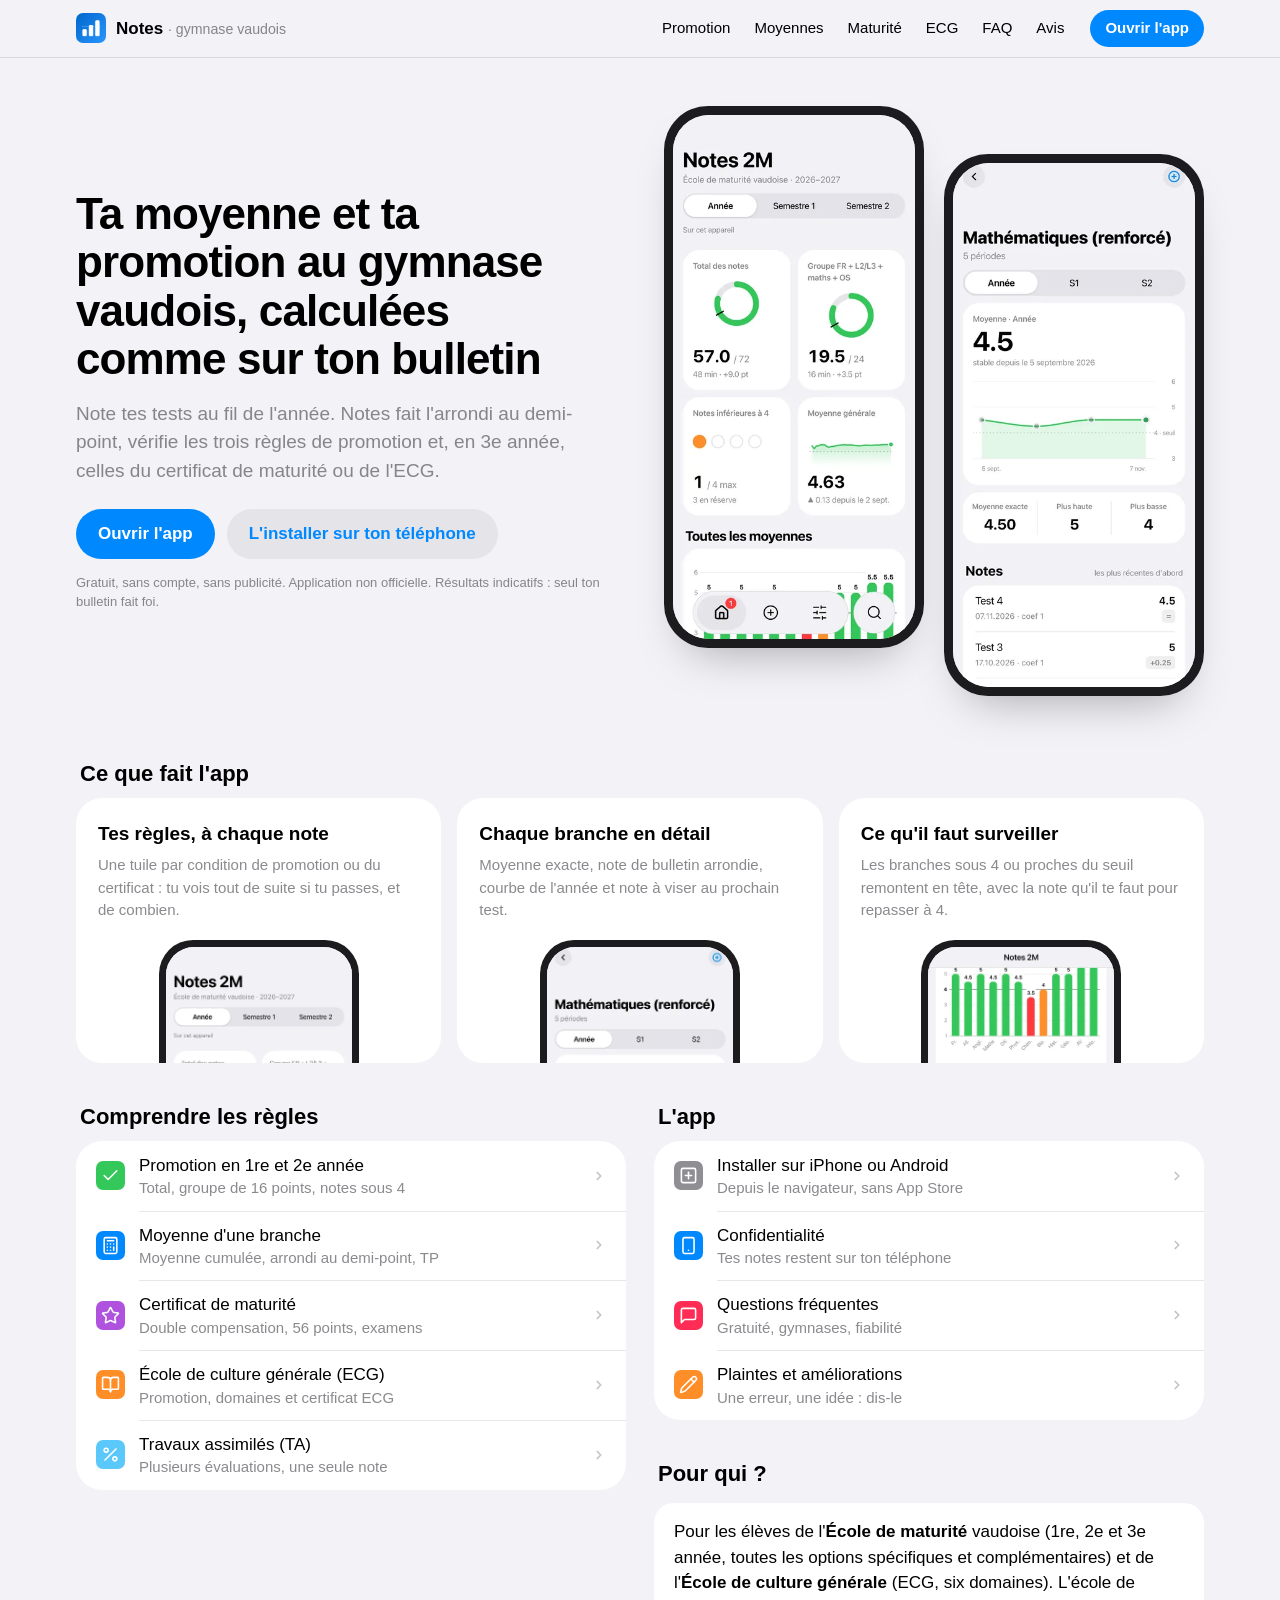
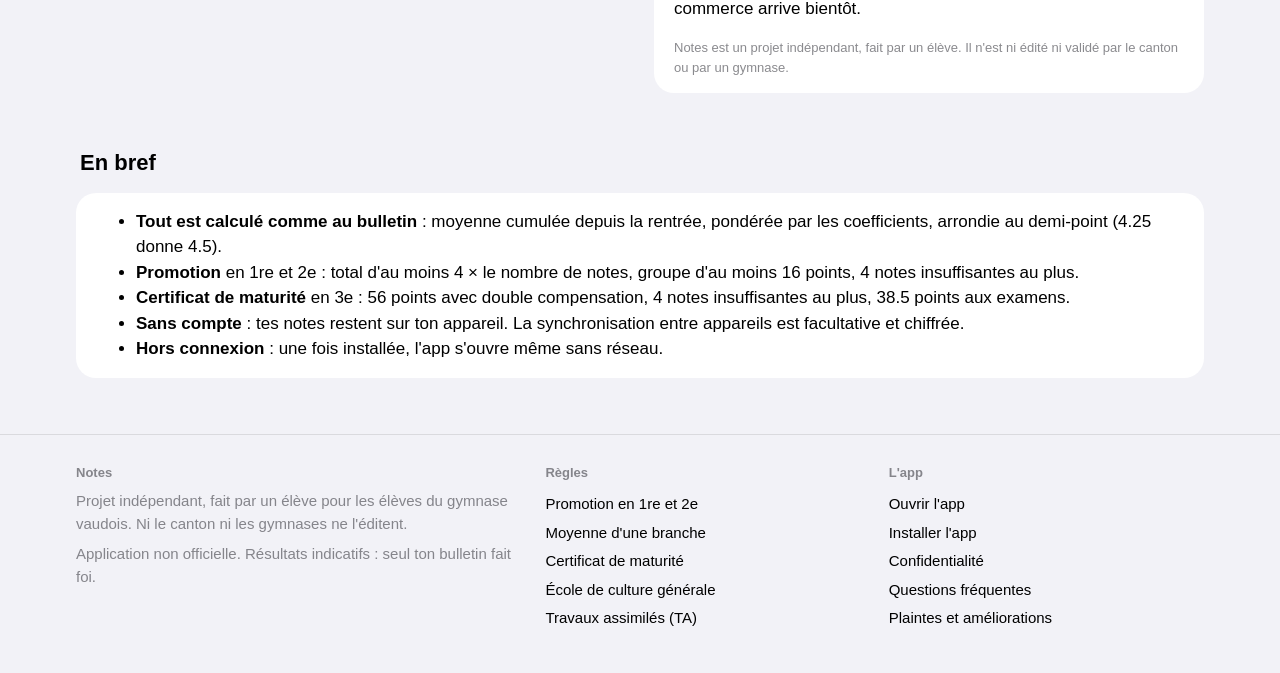
==== index.html @ e0f7a67a "Site de présentation de l'app Notes Co-Authored-By: Claude Opus 5.5 <noreply@anthropic.com>" ====
<!doctype html>
<html lang="fr-CH">
<head>
<meta charset="utf-8">
<meta name="viewport" content="width=device-width, initial-scale=1">
<title>Notes : calcul des moyennes et de la promotion au gymnase vaudois</title>
<meta name="description" content="App gratuite pour le gymnase vaudois : moyennes arrondies comme au bulletin, promotion, certificat de maturité et ECG. Sans compte, tes notes restent chez toi.">
<link rel="canonical" href="https://luis904-svg.github.io/notes-gymnase-site/">
<meta name="theme-color" content="#F2F2F7" media="(prefers-color-scheme: light)">
<meta name="theme-color" content="#000000" media="(prefers-color-scheme: dark)">
<link rel="icon" href="icon-192.png" type="image/png">
<link rel="apple-touch-icon" href="icon-180.png">
<meta property="og:type" content="website">
<meta property="og:locale" content="fr_CH">
<meta property="og:site_name" content="Notes · gymnase vaudois">
<meta property="og:title" content="Notes : calcul des moyennes et de la promotion au gymnase vaudois">
<meta property="og:description" content="App gratuite pour le gymnase vaudois : moyennes arrondies comme au bulletin, promotion, certificat de maturité et ECG. Sans compte, tes notes restent chez toi.">
<meta property="og:url" content="https://luis904-svg.github.io/notes-gymnase-site/">
<meta property="og:image" content="https://luis904-svg.github.io/notes-gymnase-site/img/og.png">
<meta property="og:image:width" content="1200">
<meta property="og:image:height" content="630">
<meta property="og:image:alt" content="L'app Notes : moyennes et promotion au gymnase vaudois">
<meta name="twitter:card" content="summary_large_image">
<link rel="stylesheet" href="style.css">
<script type="application/ld+json">{"@context":"https://schema.org","@type":"WebPage","name":"Notes : calcul des moyennes et de la promotion au gymnase vaudois","description":"App gratuite pour le gymnase vaudois : moyennes arrondies comme au bulletin, promotion, certificat de maturité et ECG. Sans compte, tes notes restent chez toi.","url":"https://luis904-svg.github.io/notes-gymnase-site/","inLanguage":"fr-CH","dateModified":"2026-11-19","isPartOf":{"@type":"WebSite","name":"Notes","url":"https://luis904-svg.github.io/notes-gymnase-site/"}}</script>
<script type="application/ld+json">{"@context":"https://schema.org","@type":"SoftwareApplication","name":"Notes","url":"https://luis904-svg.github.io/notes-gymnase/","applicationCategory":"EducationalApplication","operatingSystem":"iOS, Android, navigateur web","description":"App gratuite pour le gymnase vaudois : moyennes arrondies comme au bulletin, promotion, certificat de maturité et ECG. Sans compte, tes notes restent chez toi.","inLanguage":"fr-CH","isAccessibleForFree":true,"offers":{"@type":"Offer","price":"0","priceCurrency":"CHF"},"screenshot":"https://luis904-svg.github.io/notes-gymnase-site/img/accueil-780.webp","image":"https://luis904-svg.github.io/notes-gymnase-site/icon-512.png"}</script>
<script type="application/ld+json">{"@context":"https://schema.org","@type":"WebSite","name":"Notes","url":"https://luis904-svg.github.io/notes-gymnase-site/","inLanguage":"fr-CH"}</script>

</head>
<body>
<a class="skip" href="#contenu">Aller au contenu</a><header class="bar"><div class="bar-in"><a class="brand" href=""><img src="icon-180.png" width="30" height="30" alt=""><span>Notes <small>· gymnase vaudois</small></span></a><nav class="nav" aria-label="Pages"><a href="promotion-gymnase-vaud/">Promotion</a><a href="calcul-moyenne-gymnase/">Moyennes</a><a href="certificat-maturite-vaud/">Maturité</a><a href="ecg-vaud/">ECG</a><a href="faq/">FAQ</a><a href="plaintes-ameliorations/">Avis</a></nav><a class="btn btn-s" href="https://luis904-svg.github.io/notes-gymnase/">Ouvrir l'app</a></div></header><main id="contenu"><div class="wrap">
<section class="hero">
  <div>
    <h1>Ta moyenne et ta promotion au gymnase vaudois, calculées comme sur ton bulletin</h1>
    <p class="lead">Note tes tests au fil de l'année. Notes fait l'arrondi au demi-point, vérifie les trois règles de promotion et, en 3e année, celles du certificat de maturité ou de l'ECG.</p>
    <div class="cta"><a class="btn" href="https://luis904-svg.github.io/notes-gymnase/">Ouvrir l'app</a><a class="btn btn-ghost" href="installer/">L'installer sur ton téléphone</a></div>
    <p class="disclaim">Gratuit, sans compte, sans publicité. Application non officielle. Résultats indicatifs : seul ton bulletin fait foi.</p>
  </div>
  <div class="phones"><div class="phone"><img src="img/accueil-390.webp" srcset="img/accueil-390.webp 390w, img/accueil-780.webp 780w" sizes="260px" width="390" height="845" alt="L&#x27;Accueil de l&#x27;app : une tuile par règle, la moyenne générale et toutes tes moyennes."></div><div class="phone"><img src="img/branche-390.webp" srcset="img/branche-390.webp 390w, img/branche-780.webp 780w" sizes="260px" width="390" height="845" alt="Une branche dans l&#x27;app : moyenne exacte, note de bulletin et courbe de l&#x27;année."></div></div>
</section>

<h2 class="sec">Ce que fait l'app</h2>
<div class="feats">
  <div class="feat"><h3>Tes règles, à chaque note</h3><p>Une tuile par condition de promotion ou du certificat : tu vois tout de suite si tu passes, et de combien.</p><div class="phone"><img src="img/accueil-390.webp" srcset="img/accueil-390.webp 390w, img/accueil-780.webp 780w" sizes="260px" width="390" height="845" alt="L&#x27;Accueil de l&#x27;app : une tuile par règle, la moyenne générale et toutes tes moyennes." loading="lazy" decoding="async"></div></div>
  <div class="feat"><h3>Chaque branche en détail</h3><p>Moyenne exacte, note de bulletin arrondie, courbe de l'année et note à viser au prochain test.</p><div class="phone"><img src="img/branche-390.webp" srcset="img/branche-390.webp 390w, img/branche-780.webp 780w" sizes="260px" width="390" height="845" alt="Une branche dans l&#x27;app : moyenne exacte, note de bulletin et courbe de l&#x27;année." loading="lazy" decoding="async"></div></div>
  <div class="feat"><h3>Ce qu'il faut surveiller</h3><p>Les branches sous 4 ou proches du seuil remontent en tête, avec la note qu'il te faut pour repasser à 4.</p><div class="phone"><img src="img/accueil-bas-390.webp" srcset="img/accueil-bas-390.webp 390w, img/accueil-bas-780.webp 780w" sizes="260px" width="390" height="845" alt="L&#x27;app signale les branches à surveiller et la note à viser au prochain test." loading="lazy" decoding="async"></div></div>
</div>

<div class="cols">
<div>
<h2 class="sec">Comprendre les règles</h2>
<ul class="grp">
  <li><a class="row" href="promotion-gymnase-vaud/"><span class="ic ic-green"><svg viewBox="0 0 24 24" aria-hidden="true"><path d="M20 6 9 17l-5-5" /></svg></span><span class="tx"><b>Promotion en 1re et 2e année</b><small>Total, groupe de 16 points, notes sous 4</small></span><svg class="chev" viewBox="0 0 24 24" aria-hidden="true" fill="none" stroke="currentColor" stroke-width="3" stroke-linecap="round" stroke-linejoin="round"><path d="m9 18 6-6-6-6"/></svg></a></li>
  <li><a class="row" href="calcul-moyenne-gymnase/"><span class="ic ic-blue"><svg viewBox="0 0 24 24" aria-hidden="true"><rect width="16" height="20" x="4" y="2" rx="2" /><line x1="8" x2="16" y1="6" y2="6" /><line x1="16" x2="16" y1="14" y2="18" /><path d="M16 10h.01" /><path d="M12 10h.01" /><path d="M8 10h.01" /><path d="M12 14h.01" /><path d="M8 14h.01" /><path d="M12 18h.01" /><path d="M8 18h.01" /></svg></span><span class="tx"><b>Moyenne d'une branche</b><small>Moyenne cumulée, arrondi au demi-point, TP</small></span><svg class="chev" viewBox="0 0 24 24" aria-hidden="true" fill="none" stroke="currentColor" stroke-width="3" stroke-linecap="round" stroke-linejoin="round"><path d="m9 18 6-6-6-6"/></svg></a></li>
  <li><a class="row" href="certificat-maturite-vaud/"><span class="ic ic-purple"><svg viewBox="0 0 24 24" aria-hidden="true"><path d="M11.525 2.295a.53.53 0 0 1 .95 0l2.31 4.679a2.123 2.123 0 0 0 1.595 1.16l5.166.756a.53.53 0 0 1 .294.904l-3.736 3.638a2.123 2.123 0 0 0-.611 1.878l.882 5.14a.53.53 0 0 1-.771.56l-4.618-2.428a2.122 2.122 0 0 0-1.973 0L6.396 21.01a.53.53 0 0 1-.77-.56l.881-5.139a2.122 2.122 0 0 0-.611-1.879L2.16 9.795a.53.53 0 0 1 .294-.906l5.165-.755a2.122 2.122 0 0 0 1.597-1.16z" /></svg></span><span class="tx"><b>Certificat de maturité</b><small>Double compensation, 56 points, examens</small></span><svg class="chev" viewBox="0 0 24 24" aria-hidden="true" fill="none" stroke="currentColor" stroke-width="3" stroke-linecap="round" stroke-linejoin="round"><path d="m9 18 6-6-6-6"/></svg></a></li>
  <li><a class="row" href="ecg-vaud/"><span class="ic ic-orange"><svg viewBox="0 0 24 24" aria-hidden="true"><path d="M12 7v14" /><path d="M3 18a1 1 0 0 1-1-1V4a1 1 0 0 1 1-1h5a4 4 0 0 1 4 4 4 4 0 0 1 4-4h5a1 1 0 0 1 1 1v13a1 1 0 0 1-1 1h-6a3 3 0 0 0-3 3 3 3 0 0 0-3-3z" /></svg></span><span class="tx"><b>École de culture générale (ECG)</b><small>Promotion, domaines et certificat ECG</small></span><svg class="chev" viewBox="0 0 24 24" aria-hidden="true" fill="none" stroke="currentColor" stroke-width="3" stroke-linecap="round" stroke-linejoin="round"><path d="m9 18 6-6-6-6"/></svg></a></li>
  <li><a class="row" href="travaux-assimiles/"><span class="ic ic-teal"><svg viewBox="0 0 24 24" aria-hidden="true"><line x1="19" x2="5" y1="5" y2="19" /><circle cx="6.5" cy="6.5" r="2.5" /><circle cx="17.5" cy="17.5" r="2.5" /></svg></span><span class="tx"><b>Travaux assimilés (TA)</b><small>Plusieurs évaluations, une seule note</small></span><svg class="chev" viewBox="0 0 24 24" aria-hidden="true" fill="none" stroke="currentColor" stroke-width="3" stroke-linecap="round" stroke-linejoin="round"><path d="m9 18 6-6-6-6"/></svg></a></li>
</ul>
</div>
<div>
<h2 class="sec">L'app</h2>
<ul class="grp">
  <li><a class="row" href="installer/"><span class="ic ic-gray"><svg viewBox="0 0 24 24" aria-hidden="true"><rect width="18" height="18" x="3" y="3" rx="2" /><path d="M8 12h8" /><path d="M12 8v8" /></svg></span><span class="tx"><b>Installer sur iPhone ou Android</b><small>Depuis le navigateur, sans App Store</small></span><svg class="chev" viewBox="0 0 24 24" aria-hidden="true" fill="none" stroke="currentColor" stroke-width="3" stroke-linecap="round" stroke-linejoin="round"><path d="m9 18 6-6-6-6"/></svg></a></li>
  <li><a class="row" href="confidentialite/"><span class="ic ic-blue"><svg viewBox="0 0 24 24" aria-hidden="true"><rect width="14" height="20" x="5" y="2" rx="2" ry="2" /><path d="M12 18h.01" /></svg></span><span class="tx"><b>Confidentialité</b><small>Tes notes restent sur ton téléphone</small></span><svg class="chev" viewBox="0 0 24 24" aria-hidden="true" fill="none" stroke="currentColor" stroke-width="3" stroke-linecap="round" stroke-linejoin="round"><path d="m9 18 6-6-6-6"/></svg></a></li>
  <li><a class="row" href="faq/"><span class="ic ic-pink"><svg viewBox="0 0 24 24" aria-hidden="true"><path d="M21 15a2 2 0 0 1-2 2H7l-4 4V5a2 2 0 0 1 2-2h14a2 2 0 0 1 2 2z" /></svg></span><span class="tx"><b>Questions fréquentes</b><small>Gratuité, gymnases, fiabilité</small></span><svg class="chev" viewBox="0 0 24 24" aria-hidden="true" fill="none" stroke="currentColor" stroke-width="3" stroke-linecap="round" stroke-linejoin="round"><path d="m9 18 6-6-6-6"/></svg></a></li>
  <li><a class="row" href="plaintes-ameliorations/"><span class="ic ic-orange"><svg viewBox="0 0 24 24" aria-hidden="true"><path d="M21.174 6.812a1 1 0 0 0-3.986-3.987L3.842 16.174a2 2 0 0 0-.5.83l-1.321 4.352a.5.5 0 0 0 .623.622l4.353-1.32a2 2 0 0 0 .83-.497z" /><path d="m15 5 4 4" /></svg></span><span class="tx"><b>Plaintes et améliorations</b><small>Une erreur, une idée : dis-le</small></span><svg class="chev" viewBox="0 0 24 24" aria-hidden="true" fill="none" stroke="currentColor" stroke-width="3" stroke-linecap="round" stroke-linejoin="round"><path d="m9 18 6-6-6-6"/></svg></a></li>
</ul>
<h2 class="sec">Pour qui ?</h2>
<div class="card">
  <p>Pour les élèves de l'<b>École de maturité</b> vaudoise (1re, 2e et 3e année, toutes les options spécifiques et complémentaires) et de l'<b>École de culture générale</b> (ECG, six domaines). L'école de commerce arrive bientôt.</p>
  <p class="src">Notes est un projet indépendant, fait par un élève. Il n'est ni édité ni validé par le canton ou par un gymnase.</p>
</div>
</div>
</div>

<h2 class="sec">En bref</h2>
<div class="card">
  <ul>
    <li><b>Tout est calculé comme au bulletin</b> : moyenne cumulée depuis la rentrée, pondérée par les coefficients, arrondie au demi-point (4.25 donne 4.5).</li>
    <li><b>Promotion</b> en 1re et 2e : total d'au moins 4 × le nombre de notes, groupe d'au moins 16 points, 4 notes insuffisantes au plus.</li>
    <li><b>Certificat de maturité</b> en 3e : 56 points avec double compensation, 4 notes insuffisantes au plus, 38.5 points aux examens.</li>
    <li><b>Sans compte</b> : tes notes restent sur ton appareil. La synchronisation entre appareils est facultative et chiffrée.</li>
    <li><b>Hors connexion</b> : une fois installée, l'app s'ouvre même sans réseau.</li>
  </ul>
</div>
</div>
</main><footer><div class="foot"><div><p><b>Notes</b>Projet indépendant, fait par un élève pour les élèves du gymnase vaudois. Ni le canton ni les gymnases ne l'éditent.</p><p>Application non officielle. Résultats indicatifs : seul ton bulletin fait foi.</p></div><div><b>Règles</b><a href="promotion-gymnase-vaud/">Promotion en 1re et 2e</a><a href="calcul-moyenne-gymnase/">Moyenne d'une branche</a><a href="certificat-maturite-vaud/">Certificat de maturité</a><a href="ecg-vaud/">École de culture générale</a><a href="travaux-assimiles/">Travaux assimilés (TA)</a></div><div><b>L'app</b><a href="https://luis904-svg.github.io/notes-gymnase/">Ouvrir l'app</a><a href="installer/">Installer l'app</a><a href="confidentialite/">Confidentialité</a><a href="faq/">Questions fréquentes</a><a href="plaintes-ameliorations/">Plaintes et améliorations</a></div></div></footer>
</body>
</html>
---- style.css ----
/* Site de présentation de l'app Notes. Style de l'app (Réglages iOS, transparence réduite) : aplats opaques, filets d'un pixel.
   Toute valeur brute vit dans TOKENS ; ensuite seulement var(--…). Aucun chiffre en couleur : la couleur ne vit que dans les aplats. */

/* ---------- TOKENS ---------- */
:root {
  --bg: #F2F2F7;
  --cell: #FFFFFF;
  --label: #000000;
  --label2: rgba(60, 60, 67, 0.6);
  --label3: rgba(60, 60, 67, 0.3);
  --sep: rgba(60, 60, 67, 0.12);
  --hair: #DADADE;
  --fill: rgba(120, 120, 128, 0.12);
  --blue: #0088FF;
  --blue-press: #0071D6;
  --on-blue: #FFFFFF;
  --green: #34C759;
  --orange: #FF8D28;
  --red: #FF383C;
  --purple: #AF52DE;
  --teal: #5AC8FA;
  --pink: #FF2D55;
  --gray: #8E8E93;
  --icon-ink: #FFFFFF;
  --phone: #1C1C1E;
  --r-group: 26px;
  --r-card: 20px;
  --r-icon: 7px;
  --r-pill: 999px;
  --r-field: 10px;
  --icon: 29px;
  --gutter: 16px;
  --max: 1160px;
  --text: 1.0625rem;      /* 17 px, corps iOS */
  --small: 0.9375rem;     /* 15 px */
  --tiny: 0.8125rem;      /* 13 px */
  --h-sec: 1.375rem;      /* 22 px, titre de section */
  --h1: clamp(1.875rem, 4.6vw, 2.75rem);
  --shadow-phone: 0 24px 48px -24px rgba(0, 0, 0, 0.35);
  --font: -apple-system, BlinkMacSystemFont, "SF Pro Text", "Segoe UI", Roboto, "Helvetica Neue", Arial, sans-serif;
  color-scheme: light dark;
}
@media (prefers-color-scheme: dark) {
  :root {
    --bg: #000000;
    --cell: #1C1C1E;
    --label: #FFFFFF;
    --label2: rgba(235, 235, 245, 0.6);
    --label3: rgba(235, 235, 245, 0.3);
    --sep: rgba(84, 84, 88, 0.6);
    --hair: #38383A;
    --fill: rgba(120, 120, 128, 0.24);
    --blue-press: #339FFF;
    --green: #30D158;
    --phone: #3A3A3C;
    --shadow-phone: 0 24px 48px -24px rgba(0, 0, 0, 0.9);
  }
}

/* ---------- Base ---------- */
*, *::before, *::after { box-sizing: border-box; }
html { -webkit-text-size-adjust: 100%; }
body { margin: 0; background: var(--bg); color: var(--label); font: 400 var(--text)/1.5 var(--font); }
img { max-width: 100%; height: auto; display: block; }
a { color: var(--blue); text-decoration: none; }
a:hover { text-decoration: underline; }
:focus-visible { outline: 3px solid var(--blue); outline-offset: 2px; border-radius: 6px; }
.skip { position: absolute; left: -999px; }
.skip:focus { left: var(--gutter); top: 8px; z-index: 50; background: var(--cell); padding: 8px 12px; }
.sr { position: absolute; width: 1px; height: 1px; overflow: hidden; clip: rect(0 0 0 0); }

/* ---------- Barre du haut ---------- */
.bar { position: sticky; top: 0; z-index: 20; background: var(--bg); border-bottom: 1px solid var(--hair); }
.bar-in { max-width: var(--max); margin: 0 auto; padding: 10px var(--gutter); display: flex; align-items: center; gap: 16px; }
.brand { display: flex; align-items: center; gap: 10px; color: var(--label); font-weight: 600; white-space: nowrap; }
.brand:hover { text-decoration: none; }
.brand img { width: 30px; height: 30px; border-radius: var(--r-icon); }
.brand span small { color: var(--label2); font-weight: 400; }
.nav { display: flex; gap: 4px; margin-left: auto; }
.nav a { color: var(--label); font-size: var(--small); padding: 6px 10px; border-radius: var(--r-pill); }
.nav a:hover { background: var(--fill); text-decoration: none; }
.nav a[aria-current] { background: var(--fill); font-weight: 600; }
.btn { display: inline-flex; align-items: center; justify-content: center; gap: 8px; background: var(--blue); color: var(--on-blue);
  border-radius: var(--r-pill); padding: 12px 22px; font-weight: 600; font-size: var(--text); white-space: nowrap; }
.btn:hover { background: var(--blue-press); text-decoration: none; }
.btn-s { padding: 7px 15px; font-size: var(--small); }
.btn-ghost { background: var(--fill); color: var(--blue); }
.btn-ghost:hover { background: var(--sep); }
@media (max-width: 900px) { .nav { display: none; } .bar .btn { margin-left: auto; } }
@media (max-width: 360px) { .brand span small { display: none; } }

/* ---------- Accueil ---------- */
main { display: block; }
.wrap { max-width: var(--max); margin: 0 auto; padding: 0 var(--gutter); }
.hero { display: grid; grid-template-columns: minmax(0, 1fr) auto; gap: 56px; align-items: center; padding: 48px 0 24px; }
.hero h1 { font-size: var(--h1); line-height: 1.1; letter-spacing: -0.02em; margin: 0 0 16px; font-weight: 700; }
.lead { font-size: 1.1875rem; color: var(--label2); margin: 0 0 24px; max-width: 34em; }
.cta { display: flex; flex-wrap: wrap; gap: 12px; align-items: center; }
.disclaim { color: var(--label2); font-size: var(--tiny); margin: 14px 0 0; }
.phones { display: flex; gap: 20px; align-items: flex-start; }
.phones .phone:nth-child(2) { margin-top: 48px; }
@media (max-width: 860px) {
  .hero { grid-template-columns: 1fr; gap: 32px; padding-top: 28px; }
  .phones { justify-content: center; }
}
@media (max-width: 560px) {
  .phones .phone:nth-child(2) { display: none; }
  .hero .phone { border-radius: 44px 44px 0 0; padding-bottom: 0; box-shadow: none; }
  .hero .phone img { aspect-ratio: 1179 / 1500; border-radius: 36px 36px 0 0; }
  .hero { padding-bottom: 0; }
}

/* Téléphone : capture de l'app dans un cadre */
.phone { width: 260px; flex: none; border-radius: 44px; background: var(--phone); padding: 9px; box-shadow: var(--shadow-phone); }
.phone img { border-radius: 36px; width: 100%; aspect-ratio: 1179 / 2556; object-fit: cover; object-position: top; background: var(--bg); }
.phone-s { width: 220px; border-radius: 38px; padding: 8px; }
.phone-s img { border-radius: 31px; }
.phone-cut img { aspect-ratio: 1179 / 1800; }

/* ---------- Groupes façon Réglages ---------- */
.sec { font-size: var(--h-sec); font-weight: 700; margin: 40px 4px 10px; line-height: 1.25; }
.sec + p.sub { color: var(--label2); margin: -4px 4px 12px; font-size: var(--small); }
.grp { background: var(--cell); border-radius: var(--r-group); overflow: hidden; margin: 0; padding: 0; list-style: none; }
.row { display: flex; gap: 14px; align-items: center; padding: 12px 20px; color: var(--label); position: relative; min-height: 52px; }
.grp > li + li .row::before, .grp > .row + .row::before { content: ""; position: absolute; top: 0; right: 0; left: 63px; border-top: 1px solid var(--sep); }
a.row:hover { background: var(--fill); text-decoration: none; }
.row .tx { flex: 1; min-width: 0; }
.row b { display: block; font-weight: 500; }
.row small { display: block; color: var(--label2); font-size: var(--small); line-height: 1.35; }
.chev { width: 14px; height: 14px; color: var(--label3); flex: none; }
.ic { width: var(--icon); height: var(--icon); border-radius: var(--r-icon); display: grid; place-items: center; flex: none; color: var(--icon-ink); }
.ic svg { width: 19px; height: 19px; fill: none; stroke: currentColor; stroke-width: 2; stroke-linecap: round; stroke-linejoin: round; }
.ic-green { background: var(--green); } .ic-blue { background: var(--blue); } .ic-orange { background: var(--orange); }
.ic-red { background: var(--red); } .ic-purple { background: var(--purple); } .ic-teal { background: var(--teal); }
.ic-pink { background: var(--pink); } .ic-gray { background: var(--gray); }
.cols { display: grid; grid-template-columns: 1fr 1fr; gap: 0 28px; }
@media (max-width: 760px) { .cols { grid-template-columns: 1fr; } }

/* Fonctions de l'app : carte avec capture */
.feats { display: grid; grid-template-columns: repeat(3, 1fr); gap: 16px; }
.feat { background: var(--cell); border-radius: var(--r-group); padding: 22px 22px 0; overflow: hidden; display: flex; flex-direction: column; }
.feat h3 { margin: 0 0 6px; font-size: 1.1875rem; }
.feat p { margin: 0 0 18px; color: var(--label2); font-size: var(--small); }
.feat .phone { margin: auto auto -120px; width: 200px; border-radius: 34px 34px 0 0; padding: 7px 7px 0; box-shadow: none; }
.feat .phone img { border-radius: 28px 28px 0 0; aspect-ratio: 1179 / 1500; }
@media (max-width: 900px) { .feats { grid-template-columns: 1fr; } .feat .phone { margin-bottom: -60px; } }

/* ---------- Pages de règles (guide) ---------- */
.doc { display: grid; grid-template-columns: 210px minmax(0, 1fr) 250px; gap: 44px; max-width: var(--max); margin: 0 auto; padding: 28px var(--gutter) 24px; }
.toc { position: sticky; top: 72px; align-self: start; font-size: var(--small); }
.toc p { color: var(--label2); font-size: var(--tiny); font-weight: 600; margin: 14px 10px 4px; text-transform: none; }
.toc p:first-child { margin-top: 0; }
.toc a { display: block; color: var(--label); padding: 6px 10px; border-radius: var(--r-field); }
.toc a:hover { background: var(--fill); text-decoration: none; }
.toc a[aria-current] { background: var(--cell); font-weight: 600; }
.side { position: sticky; top: 72px; align-self: start; text-align: center; }
.side p { color: var(--label2); font-size: var(--small); margin: 16px 0 12px; }
.side .phone { margin: 0 auto; }
@media (max-width: 1100px) { .doc { grid-template-columns: 200px minmax(0, 1fr); } .side { display: none; } }
@media (max-width: 820px) { .doc { grid-template-columns: minmax(0, 1fr); padding-top: 16px; } .toc { display: none; } }

article { min-width: 0; max-width: 44em; }
.crumb { font-size: var(--tiny); color: var(--label2); margin: 0 0 6px; }
.crumb a { color: var(--label2); }
article h1 { font-size: clamp(1.75rem, 4vw, 2.25rem); line-height: 1.15; letter-spacing: -0.015em; margin: 0 0 14px; }
article h2 { font-size: var(--h-sec); line-height: 1.25; margin: 36px 0 10px; scroll-margin-top: 72px; }
article h3 { font-size: 1.0625rem; margin: 22px 0 6px; }
article p, article li { line-height: 1.6; }
article ul, article ol { padding-left: 1.3em; }
article li + li { margin-top: 4px; }
.upd { color: var(--label2); font-size: var(--tiny); margin: 0 0 18px; }
.tldr { background: var(--cell); border-radius: var(--r-card); padding: 16px 20px; margin: 18px 0 8px; }
.tldr p { margin: 0; }
.tldr ul { margin: 8px 0 0; }
.card { background: var(--cell); border-radius: var(--r-card); padding: 16px 20px; margin: 16px 0; }
.card > :first-child { margin-top: 0; }
.card > :last-child { margin-bottom: 0; }
.tbl { width: 100%; border-collapse: collapse; font-size: var(--small); background: var(--cell); border-radius: var(--r-card); overflow: hidden; margin: 14px 0; }
.tbl th, .tbl td { text-align: left; padding: 10px 14px; border-top: 1px solid var(--sep); vertical-align: top; }
.tbl thead th { border-top: 0; color: var(--label2); font-weight: 600; font-size: var(--tiny); }
.tbl td.n, .tbl th.n { text-align: right; font-variant-numeric: tabular-nums; white-space: nowrap; }
.scroll { overflow-x: auto; }
.src { font-size: var(--tiny); color: var(--label2); }
.src a { color: var(--label2); text-decoration: underline; }
.endcta { background: var(--cell); border-radius: var(--r-group); padding: 22px; margin: 36px 0 8px; display: flex; gap: 18px; align-items: center; }
.endcta img { width: 56px; height: 56px; border-radius: 13px; flex: none; }
.endcta div { flex: 1; }
.endcta b { display: block; }
.endcta span { color: var(--label2); font-size: var(--small); }
@media (max-width: 520px) { .endcta { flex-wrap: wrap; } .endcta .btn { width: 100%; } }

/* ---------- Calculateurs ---------- */
.calc { background: var(--cell); border-radius: var(--r-card); padding: 6px 0 14px; margin: 18px 0; }
.calc h3 { margin: 10px 20px 2px; font-size: 1.0625rem; }
.calc > p { margin: 0 20px 8px; color: var(--label2); font-size: var(--small); }
.calc label, .calc .line { display: flex; align-items: center; gap: 12px; padding: 9px 20px; border-top: 1px solid var(--sep); font-size: var(--text); }
.calc label span { flex: 1; }
.calc input { font: inherit; width: 84px; text-align: right; color: var(--label); background: var(--fill); border: 0; border-radius: var(--r-field); padding: 5px 10px; }
.calc input.wide { width: 100%; text-align: left; }
.calc label.stack { flex-direction: column; align-items: stretch; gap: 6px; }
.calc .out { margin: 10px 20px 0; padding: 12px 14px; border-radius: var(--r-field); background: var(--bg); font-size: var(--small); line-height: 1.45; }
.calc .out b { font-weight: 600; }
.chk { list-style: none; padding: 0; margin: 4px 0 0; }
.chk li { display: flex; gap: 8px; align-items: baseline; }
.dot { width: 10px; height: 10px; border-radius: 50%; flex: none; background: var(--gray); transform: translateY(1px); }
.dot.ok { background: var(--green); } .dot.warn { background: var(--orange); } .dot.ko { background: var(--red); }
.calc .hint { color: var(--label2); font-size: var(--tiny); margin: 8px 20px 0; }

/* ---------- FAQ ---------- */
.faq { background: var(--cell); border-radius: var(--r-group); overflow: hidden; }
.faq details + details { border-top: 1px solid var(--sep); }
.faq summary { cursor: pointer; padding: 14px 20px; font-weight: 500; list-style: none; display: flex; gap: 12px; align-items: center; }
.faq summary::-webkit-details-marker { display: none; }
.faq summary::after { content: ""; width: 8px; height: 8px; margin-left: auto; border-right: 2px solid var(--label3); border-bottom: 2px solid var(--label3); transform: rotate(45deg); flex: none; transition: transform 0.2s; }
.faq details[open] summary::after { transform: rotate(225deg); }
.faq details > div { padding: 0 20px 14px; color: var(--label); }
.faq details > div p { margin: 0 0 8px; }
@media (prefers-reduced-motion: reduce) { .faq summary::after { transition: none; } }

/* ---------- Étapes d'installation ---------- */
.steps { counter-reset: st; list-style: none; padding: 0; background: var(--cell); border-radius: var(--r-group); overflow: hidden; }
.steps li { counter-increment: st; display: flex; gap: 14px; padding: 14px 20px; align-items: flex-start; }
.steps li + li { border-top: 1px solid var(--sep); margin: 0; }
.steps li::before { content: counter(st); width: 28px; height: 28px; border-radius: 50%; background: var(--fill); display: grid; place-items: center; font-weight: 600; flex: none; font-size: var(--small); }

/* ---------- Pied de page ---------- */
footer { margin-top: 56px; border-top: 1px solid var(--hair); }
.foot { max-width: var(--max); margin: 0 auto; padding: 28px var(--gutter) 40px; display: grid; grid-template-columns: 1.4fr 1fr 1fr; gap: 28px; font-size: var(--small); }
.foot p { color: var(--label2); margin: 0 0 8px; }
.foot b { display: block; margin-bottom: 8px; font-size: var(--tiny); color: var(--label2); font-weight: 600; }
.foot a { display: block; color: var(--label); padding: 3px 0; }
@media (max-width: 760px) { .foot { grid-template-columns: 1fr 1fr; } .foot > :first-child { grid-column: 1 / -1; } }
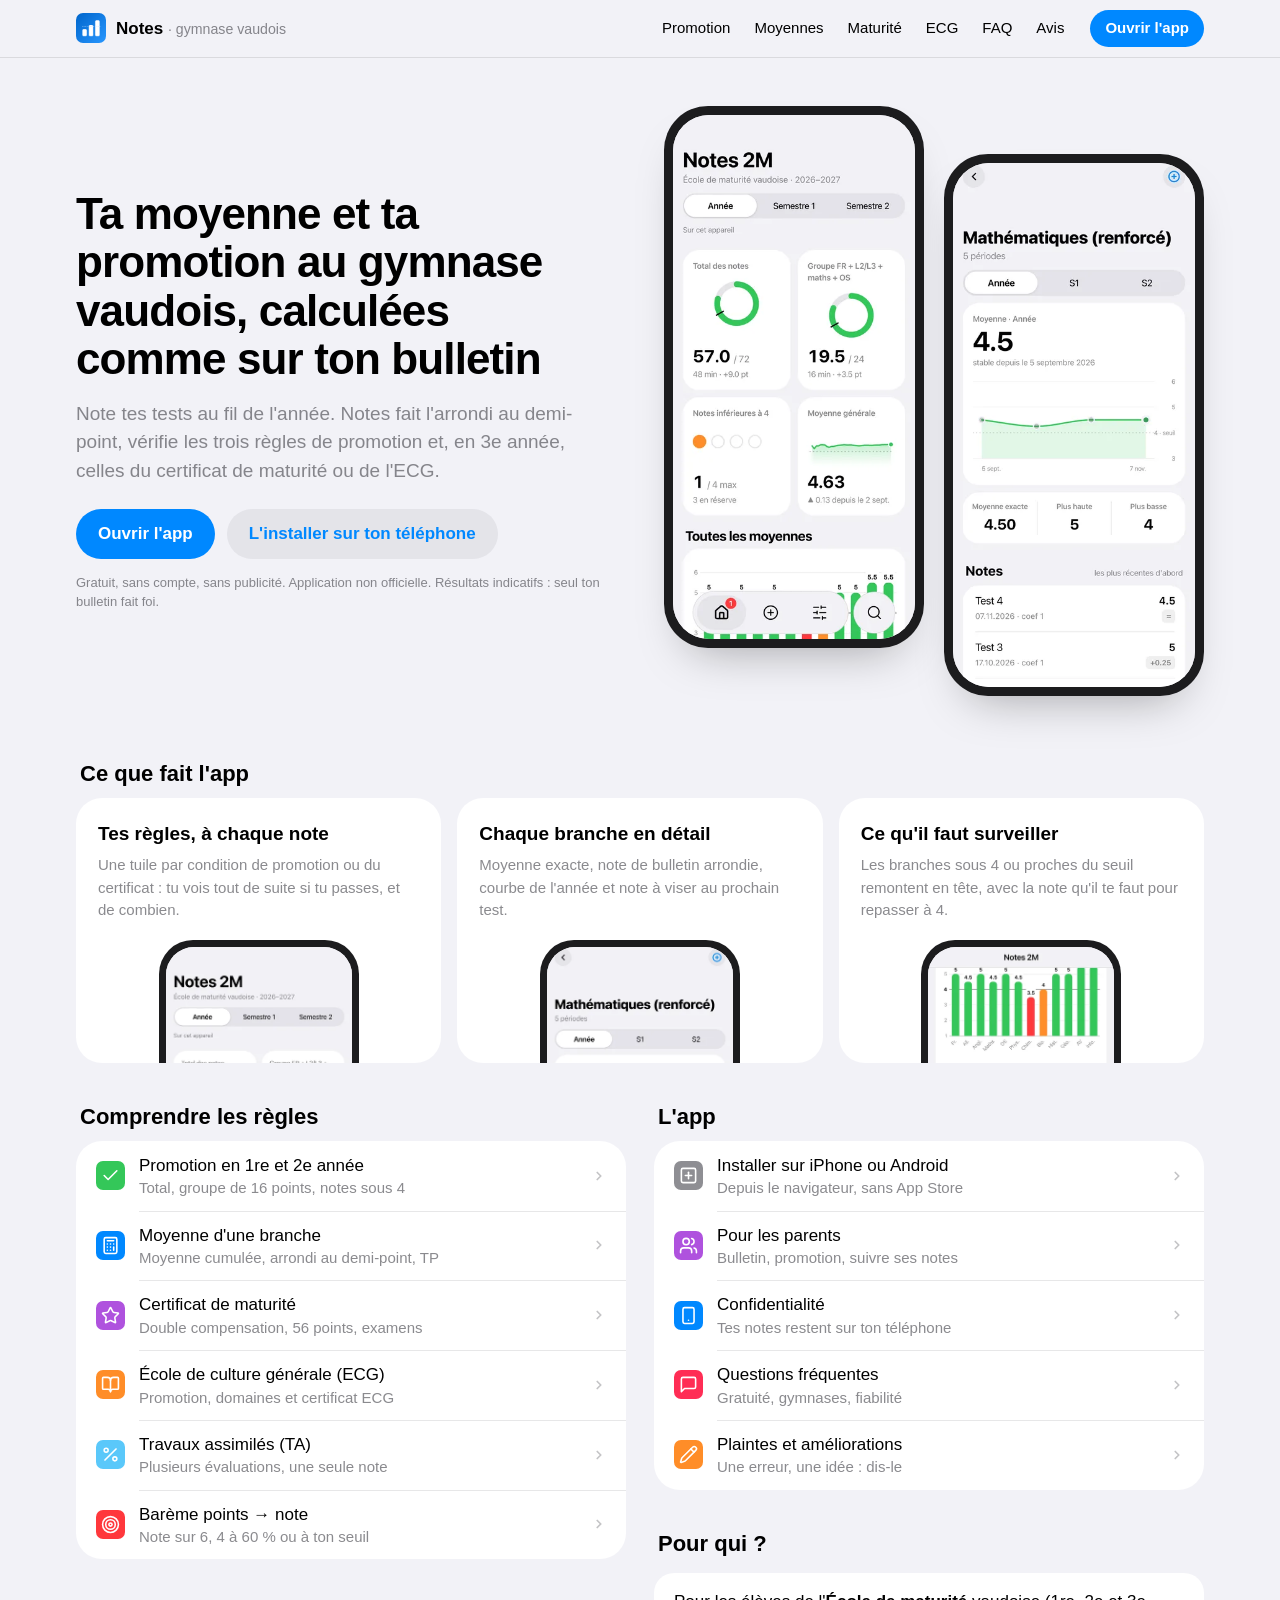
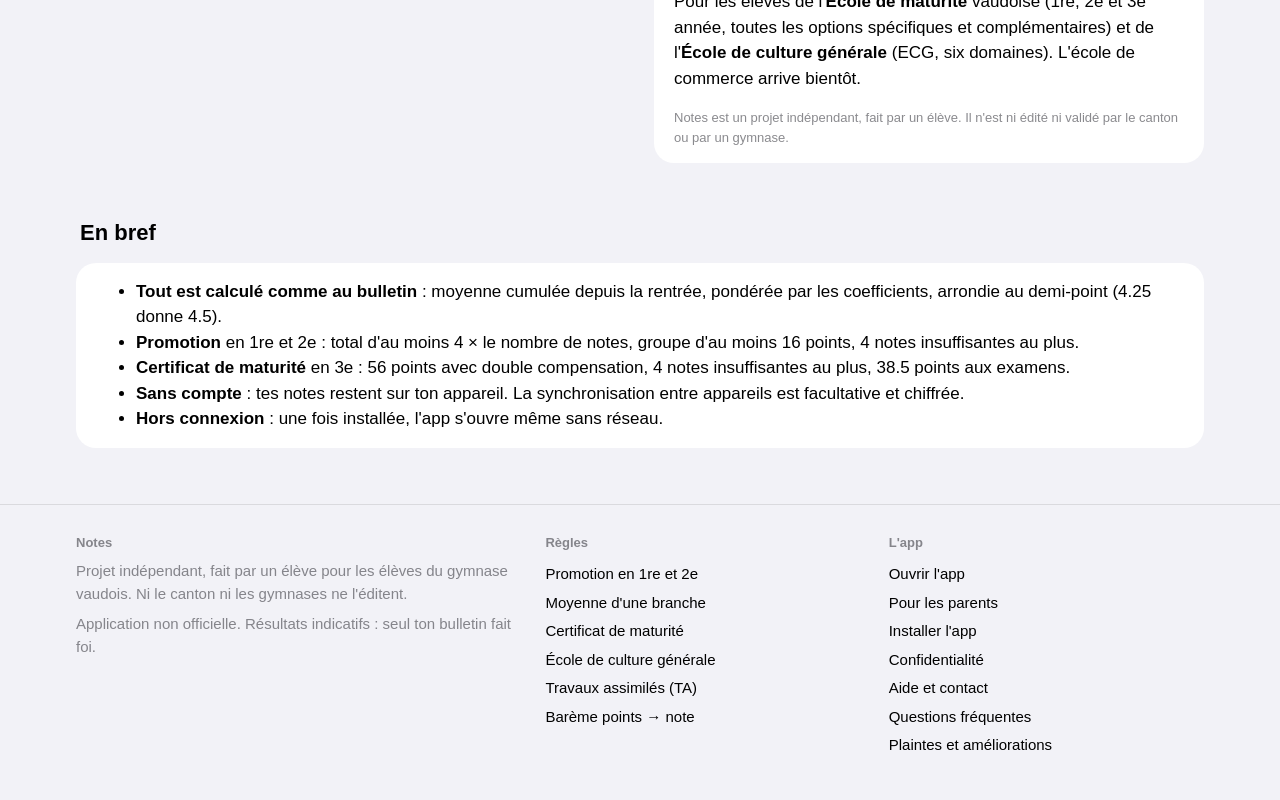
==== commit 232daa3f: "Site : Confidentialité Sur6 et page Aide" ====
--- a/index.html
+++ b/index.html
@@ -3,9 +3,11 @@
 <head>
 <meta charset="utf-8">
 <meta name="viewport" content="width=device-width, initial-scale=1">
-<title>Notes : calcul des moyennes et de la promotion au gymnase vaudois</title>
+<title>Notes : calcul de la moyenne et promotion au gymnase vaudois</title>
 <meta name="description" content="App gratuite pour le gymnase vaudois : moyennes arrondies comme au bulletin, promotion, certificat de maturité et ECG. Sans compte, tes notes restent chez toi.">
 <link rel="canonical" href="https://luis904-svg.github.io/notes-gymnase-site/">
+<meta name="robots" content="max-image-preview:large">
+<meta name="google-site-verification" content="ChKSUxS_86_5hAdC8iAZsRXIqu-8fN0ky4BrA-YOIjs">
 <meta name="theme-color" content="#F2F2F7" media="(prefers-color-scheme: light)">
 <meta name="theme-color" content="#000000" media="(prefers-color-scheme: dark)">
 <link rel="icon" href="icon-192.png" type="image/png">
@@ -13,7 +15,7 @@
 <meta property="og:type" content="website">
 <meta property="og:locale" content="fr_CH">
 <meta property="og:site_name" content="Notes · gymnase vaudois">
-<meta property="og:title" content="Notes : calcul des moyennes et de la promotion au gymnase vaudois">
+<meta property="og:title" content="Notes : calcul de la moyenne et promotion au gymnase vaudois">
 <meta property="og:description" content="App gratuite pour le gymnase vaudois : moyennes arrondies comme au bulletin, promotion, certificat de maturité et ECG. Sans compte, tes notes restent chez toi.">
 <meta property="og:url" content="https://luis904-svg.github.io/notes-gymnase-site/">
 <meta property="og:image" content="https://luis904-svg.github.io/notes-gymnase-site/img/og.png">
@@ -22,9 +24,9 @@
 <meta property="og:image:alt" content="L'app Notes : moyennes et promotion au gymnase vaudois">
 <meta name="twitter:card" content="summary_large_image">
 <link rel="stylesheet" href="style.css">
-<script type="application/ld+json">{"@context":"https://schema.org","@type":"WebPage","name":"Notes : calcul des moyennes et de la promotion au gymnase vaudois","description":"App gratuite pour le gymnase vaudois : moyennes arrondies comme au bulletin, promotion, certificat de maturité et ECG. Sans compte, tes notes restent chez toi.","url":"https://luis904-svg.github.io/notes-gymnase-site/","inLanguage":"fr-CH","dateModified":"2026-11-19","isPartOf":{"@type":"WebSite","name":"Notes","url":"https://luis904-svg.github.io/notes-gymnase-site/"}}</script>
-<script type="application/ld+json">{"@context":"https://schema.org","@type":"SoftwareApplication","name":"Notes","url":"https://luis904-svg.github.io/notes-gymnase/","applicationCategory":"EducationalApplication","operatingSystem":"iOS, Android, navigateur web","description":"App gratuite pour le gymnase vaudois : moyennes arrondies comme au bulletin, promotion, certificat de maturité et ECG. Sans compte, tes notes restent chez toi.","inLanguage":"fr-CH","isAccessibleForFree":true,"offers":{"@type":"Offer","price":"0","priceCurrency":"CHF"},"screenshot":"https://luis904-svg.github.io/notes-gymnase-site/img/accueil-780.webp","image":"https://luis904-svg.github.io/notes-gymnase-site/icon-512.png"}</script>
-<script type="application/ld+json">{"@context":"https://schema.org","@type":"WebSite","name":"Notes","url":"https://luis904-svg.github.io/notes-gymnase-site/","inLanguage":"fr-CH"}</script>
+<script type="application/ld+json">{"@context":"https://schema.org","@type":"WebPage","name":"Notes : calcul de la moyenne et promotion au gymnase vaudois","description":"App gratuite pour le gymnase vaudois : moyennes arrondies comme au bulletin, promotion, certificat de maturité et ECG. Sans compte, tes notes restent chez toi.","url":"https://luis904-svg.github.io/notes-gymnase-site/","inLanguage":"fr-CH","dateModified":"2026-11-23","isPartOf":{"@type":"WebSite","name":"Notes","url":"https://luis904-svg.github.io/notes-gymnase-site/"}}</script>
+<script type="application/ld+json">{"@context":"https://schema.org","@type":"SoftwareApplication","name":"Notes","url":"https://luis904-svg.github.io/notes-gymnase/","applicationCategory":"EducationalApplication","operatingSystem":"iOS, Android, navigateur web","description":"App gratuite pour le gymnase vaudois : moyennes arrondies comme au bulletin, promotion, certificat de maturité et ECG. Sans compte, tes notes restent chez toi.","inLanguage":"fr-CH","isAccessibleForFree":true,"offers":{"@type":"Offer","price":"0","priceCurrency":"CHF"},"screenshot":"https://luis904-svg.github.io/notes-gymnase-site/img/accueil-780.webp","image":"https://luis904-svg.github.io/notes-gymnase-site/icon-512.png","featureList":["Moyenne de chaque branche arrondie au demi-point comme au bulletin","Conditions de promotion en 1re et 2e année de l'École de maturité","Certificat de maturité : double compensation et examens","École de culture générale (ECG) : promotion et certificat","Travaux assimilés (TA) et notes en points","Note à viser au prochain test","Synchronisation chiffrée entre appareils, sans compte"],"audience":{"@type":"EducationalAudience","educationalRole":"student","audienceType":"Élèves du gymnase vaudois et leurs parents","geographicArea":{"@type":"AdministrativeArea","name":"Canton de Vaud"}}}</script>
+<script type="application/ld+json">{"@context":"https://schema.org","@type":"WebSite","name":"Notes","alternateName":["Notes gymnase","Notes · gymnase vaudois"],"url":"https://luis904-svg.github.io/notes-gymnase-site/","inLanguage":"fr-CH"}</script>
 
 </head>
 <body>
@@ -55,12 +57,14 @@
   <li><a class="row" href="certificat-maturite-vaud/"><span class="ic ic-purple"><svg viewBox="0 0 24 24" aria-hidden="true"><path d="M11.525 2.295a.53.53 0 0 1 .95 0l2.31 4.679a2.123 2.123 0 0 0 1.595 1.16l5.166.756a.53.53 0 0 1 .294.904l-3.736 3.638a2.123 2.123 0 0 0-.611 1.878l.882 5.14a.53.53 0 0 1-.771.56l-4.618-2.428a2.122 2.122 0 0 0-1.973 0L6.396 21.01a.53.53 0 0 1-.77-.56l.881-5.139a2.122 2.122 0 0 0-.611-1.879L2.16 9.795a.53.53 0 0 1 .294-.906l5.165-.755a2.122 2.122 0 0 0 1.597-1.16z" /></svg></span><span class="tx"><b>Certificat de maturité</b><small>Double compensation, 56 points, examens</small></span><svg class="chev" viewBox="0 0 24 24" aria-hidden="true" fill="none" stroke="currentColor" stroke-width="3" stroke-linecap="round" stroke-linejoin="round"><path d="m9 18 6-6-6-6"/></svg></a></li>
   <li><a class="row" href="ecg-vaud/"><span class="ic ic-orange"><svg viewBox="0 0 24 24" aria-hidden="true"><path d="M12 7v14" /><path d="M3 18a1 1 0 0 1-1-1V4a1 1 0 0 1 1-1h5a4 4 0 0 1 4 4 4 4 0 0 1 4-4h5a1 1 0 0 1 1 1v13a1 1 0 0 1-1 1h-6a3 3 0 0 0-3 3 3 3 0 0 0-3-3z" /></svg></span><span class="tx"><b>École de culture générale (ECG)</b><small>Promotion, domaines et certificat ECG</small></span><svg class="chev" viewBox="0 0 24 24" aria-hidden="true" fill="none" stroke="currentColor" stroke-width="3" stroke-linecap="round" stroke-linejoin="round"><path d="m9 18 6-6-6-6"/></svg></a></li>
   <li><a class="row" href="travaux-assimiles/"><span class="ic ic-teal"><svg viewBox="0 0 24 24" aria-hidden="true"><line x1="19" x2="5" y1="5" y2="19" /><circle cx="6.5" cy="6.5" r="2.5" /><circle cx="17.5" cy="17.5" r="2.5" /></svg></span><span class="tx"><b>Travaux assimilés (TA)</b><small>Plusieurs évaluations, une seule note</small></span><svg class="chev" viewBox="0 0 24 24" aria-hidden="true" fill="none" stroke="currentColor" stroke-width="3" stroke-linecap="round" stroke-linejoin="round"><path d="m9 18 6-6-6-6"/></svg></a></li>
+  <li><a class="row" href="bareme-note-sur-6/"><span class="ic ic-red"><svg viewBox="0 0 24 24" aria-hidden="true"><circle cx="12" cy="12" r="10" /><circle cx="12" cy="12" r="6" /><circle cx="12" cy="12" r="2" /></svg></span><span class="tx"><b>Barème points → note</b><small>Note sur 6, 4 à 60 % ou à ton seuil</small></span><svg class="chev" viewBox="0 0 24 24" aria-hidden="true" fill="none" stroke="currentColor" stroke-width="3" stroke-linecap="round" stroke-linejoin="round"><path d="m9 18 6-6-6-6"/></svg></a></li>
 </ul>
 </div>
 <div>
 <h2 class="sec">L'app</h2>
 <ul class="grp">
   <li><a class="row" href="installer/"><span class="ic ic-gray"><svg viewBox="0 0 24 24" aria-hidden="true"><rect width="18" height="18" x="3" y="3" rx="2" /><path d="M8 12h8" /><path d="M12 8v8" /></svg></span><span class="tx"><b>Installer sur iPhone ou Android</b><small>Depuis le navigateur, sans App Store</small></span><svg class="chev" viewBox="0 0 24 24" aria-hidden="true" fill="none" stroke="currentColor" stroke-width="3" stroke-linecap="round" stroke-linejoin="round"><path d="m9 18 6-6-6-6"/></svg></a></li>
+  <li><a class="row" href="parents/"><span class="ic ic-purple"><svg viewBox="0 0 24 24" aria-hidden="true"><path d="M16 21v-2a4 4 0 0 0-4-4H6a4 4 0 0 0-4 4v2" /><circle cx="9" cy="7" r="4" /><path d="M22 21v-2a4 4 0 0 0-3-3.87" /><path d="M16 3.13a4 4 0 0 1 0 7.75" /></svg></span><span class="tx"><b>Pour les parents</b><small>Bulletin, promotion, suivre ses notes</small></span><svg class="chev" viewBox="0 0 24 24" aria-hidden="true" fill="none" stroke="currentColor" stroke-width="3" stroke-linecap="round" stroke-linejoin="round"><path d="m9 18 6-6-6-6"/></svg></a></li>
   <li><a class="row" href="confidentialite/"><span class="ic ic-blue"><svg viewBox="0 0 24 24" aria-hidden="true"><rect width="14" height="20" x="5" y="2" rx="2" ry="2" /><path d="M12 18h.01" /></svg></span><span class="tx"><b>Confidentialité</b><small>Tes notes restent sur ton téléphone</small></span><svg class="chev" viewBox="0 0 24 24" aria-hidden="true" fill="none" stroke="currentColor" stroke-width="3" stroke-linecap="round" stroke-linejoin="round"><path d="m9 18 6-6-6-6"/></svg></a></li>
   <li><a class="row" href="faq/"><span class="ic ic-pink"><svg viewBox="0 0 24 24" aria-hidden="true"><path d="M21 15a2 2 0 0 1-2 2H7l-4 4V5a2 2 0 0 1 2-2h14a2 2 0 0 1 2 2z" /></svg></span><span class="tx"><b>Questions fréquentes</b><small>Gratuité, gymnases, fiabilité</small></span><svg class="chev" viewBox="0 0 24 24" aria-hidden="true" fill="none" stroke="currentColor" stroke-width="3" stroke-linecap="round" stroke-linejoin="round"><path d="m9 18 6-6-6-6"/></svg></a></li>
   <li><a class="row" href="plaintes-ameliorations/"><span class="ic ic-orange"><svg viewBox="0 0 24 24" aria-hidden="true"><path d="M21.174 6.812a1 1 0 0 0-3.986-3.987L3.842 16.174a2 2 0 0 0-.5.83l-1.321 4.352a.5.5 0 0 0 .623.622l4.353-1.32a2 2 0 0 0 .83-.497z" /><path d="m15 5 4 4" /></svg></span><span class="tx"><b>Plaintes et améliorations</b><small>Une erreur, une idée : dis-le</small></span><svg class="chev" viewBox="0 0 24 24" aria-hidden="true" fill="none" stroke="currentColor" stroke-width="3" stroke-linecap="round" stroke-linejoin="round"><path d="m9 18 6-6-6-6"/></svg></a></li>
@@ -84,6 +88,6 @@
   </ul>
 </div>
 </div>
-</main><footer><div class="foot"><div><p><b>Notes</b>Projet indépendant, fait par un élève pour les élèves du gymnase vaudois. Ni le canton ni les gymnases ne l'éditent.</p><p>Application non officielle. Résultats indicatifs : seul ton bulletin fait foi.</p></div><div><b>Règles</b><a href="promotion-gymnase-vaud/">Promotion en 1re et 2e</a><a href="calcul-moyenne-gymnase/">Moyenne d'une branche</a><a href="certificat-maturite-vaud/">Certificat de maturité</a><a href="ecg-vaud/">École de culture générale</a><a href="travaux-assimiles/">Travaux assimilés (TA)</a></div><div><b>L'app</b><a href="https://luis904-svg.github.io/notes-gymnase/">Ouvrir l'app</a><a href="installer/">Installer l'app</a><a href="confidentialite/">Confidentialité</a><a href="faq/">Questions fréquentes</a><a href="plaintes-ameliorations/">Plaintes et améliorations</a></div></div></footer>
+</main><footer><div class="foot"><div><p><b>Notes</b>Projet indépendant, fait par un élève pour les élèves du gymnase vaudois. Ni le canton ni les gymnases ne l'éditent.</p><p>Application non officielle. Résultats indicatifs : seul ton bulletin fait foi.</p></div><div><b>Règles</b><a href="promotion-gymnase-vaud/">Promotion en 1re et 2e</a><a href="calcul-moyenne-gymnase/">Moyenne d'une branche</a><a href="certificat-maturite-vaud/">Certificat de maturité</a><a href="ecg-vaud/">École de culture générale</a><a href="travaux-assimiles/">Travaux assimilés (TA)</a><a href="bareme-note-sur-6/">Barème points → note</a></div><div><b>L'app</b><a href="https://luis904-svg.github.io/notes-gymnase/">Ouvrir l'app</a><a href="parents/">Pour les parents</a><a href="installer/">Installer l'app</a><a href="confidentialite/">Confidentialité</a><a href="aide/">Aide et contact</a><a href="faq/">Questions fréquentes</a><a href="plaintes-ameliorations/">Plaintes et améliorations</a></div></div></footer>
 </body>
 </html>
